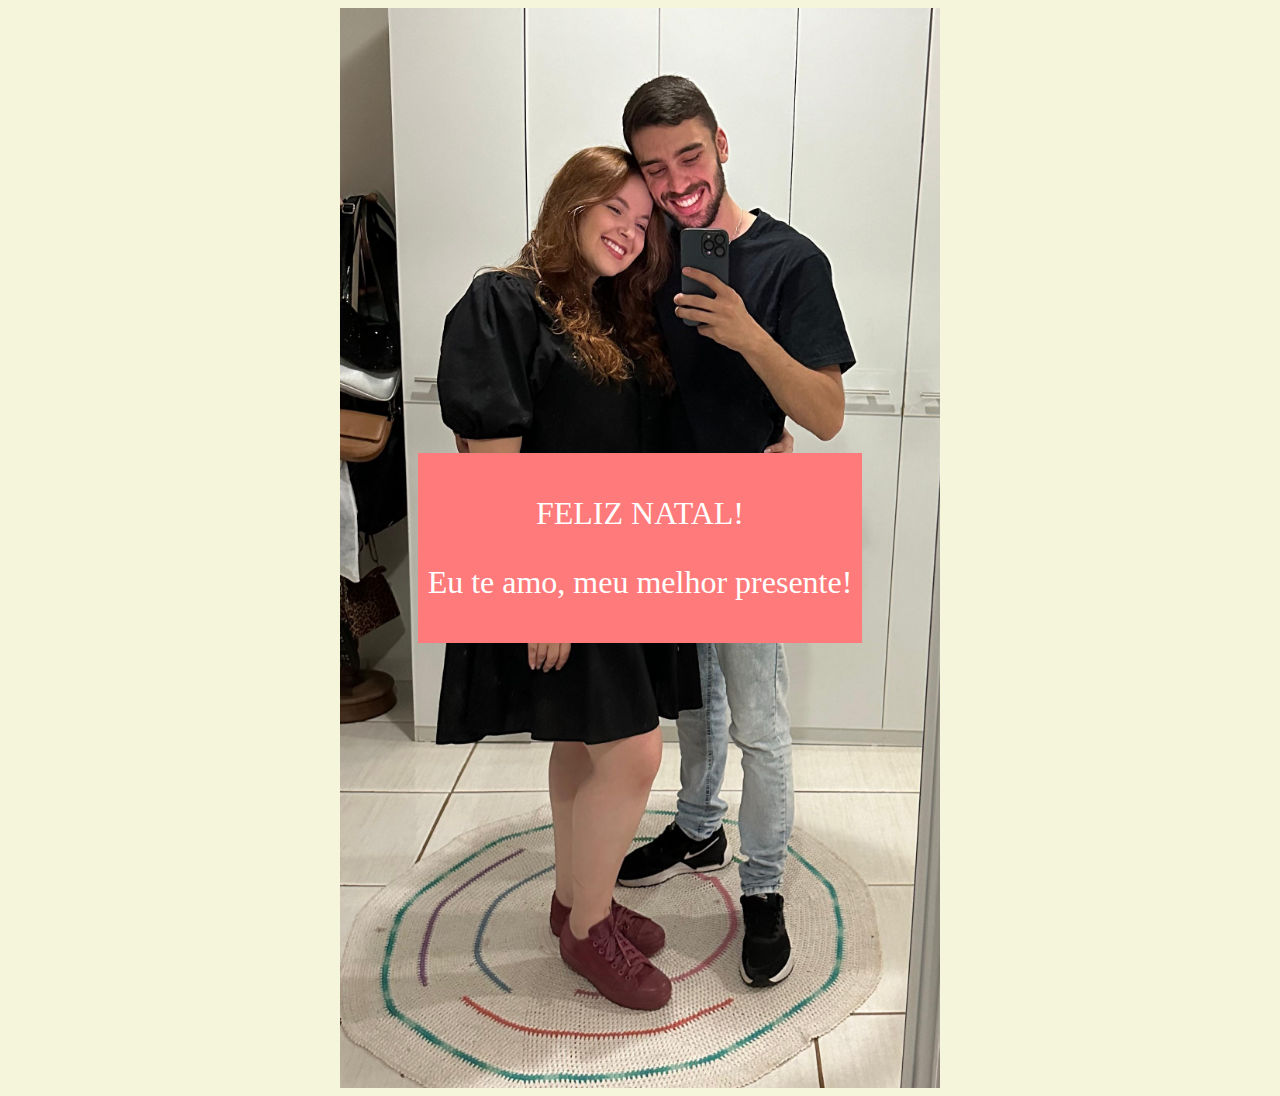
==== presente.html @ 00ab3a1d "first commit" ====
<!DOCTYPE html>
<html lang="en">

<head>
    <meta charset="UTF-8">
    <meta name="viewport" content="width=device-width, initial-scale=1.0">
    <title>PRESENTE</title>
    <link rel="stylesheet" href="presente.css">
</head>

<body>
    <div class="container1">

        <div class="teste">
            <p id="text">FELIZ NATAL!</p>
            <p id="text">Eu te amo, meu melhor presente!</p>
        </div>
    </div>

</body>

</html>
---- presente.css ----
body {
    background-color: beige;
    background-position: 50% 0;
}

.container1{
    background-repeat: no-repeat;
    background-size: cover;
    background-image: url('./assets/WhatsApp\ Image\ 2023-12-19\ at\ 13.48.10.jpeg');
    height: 1080px;
    display: flex;
    justify-content: center;
    margin: 0 auto;
    align-items: center;
    text-align: center;
    width: 600px;
    flex-direction: column;
   
}
#pisca{
    height: 100px;
}
.teste{

    animation: surgir 6s;
    background-color: rgb(255, 122, 122);
    padding: 10px;
}

#text{
    color: white;
    font-size: 2rem;
}

@keyframes surgir {
    0%{
        opacity: 0;
    }
    100%{
        opacity: 1;
    }
    
}
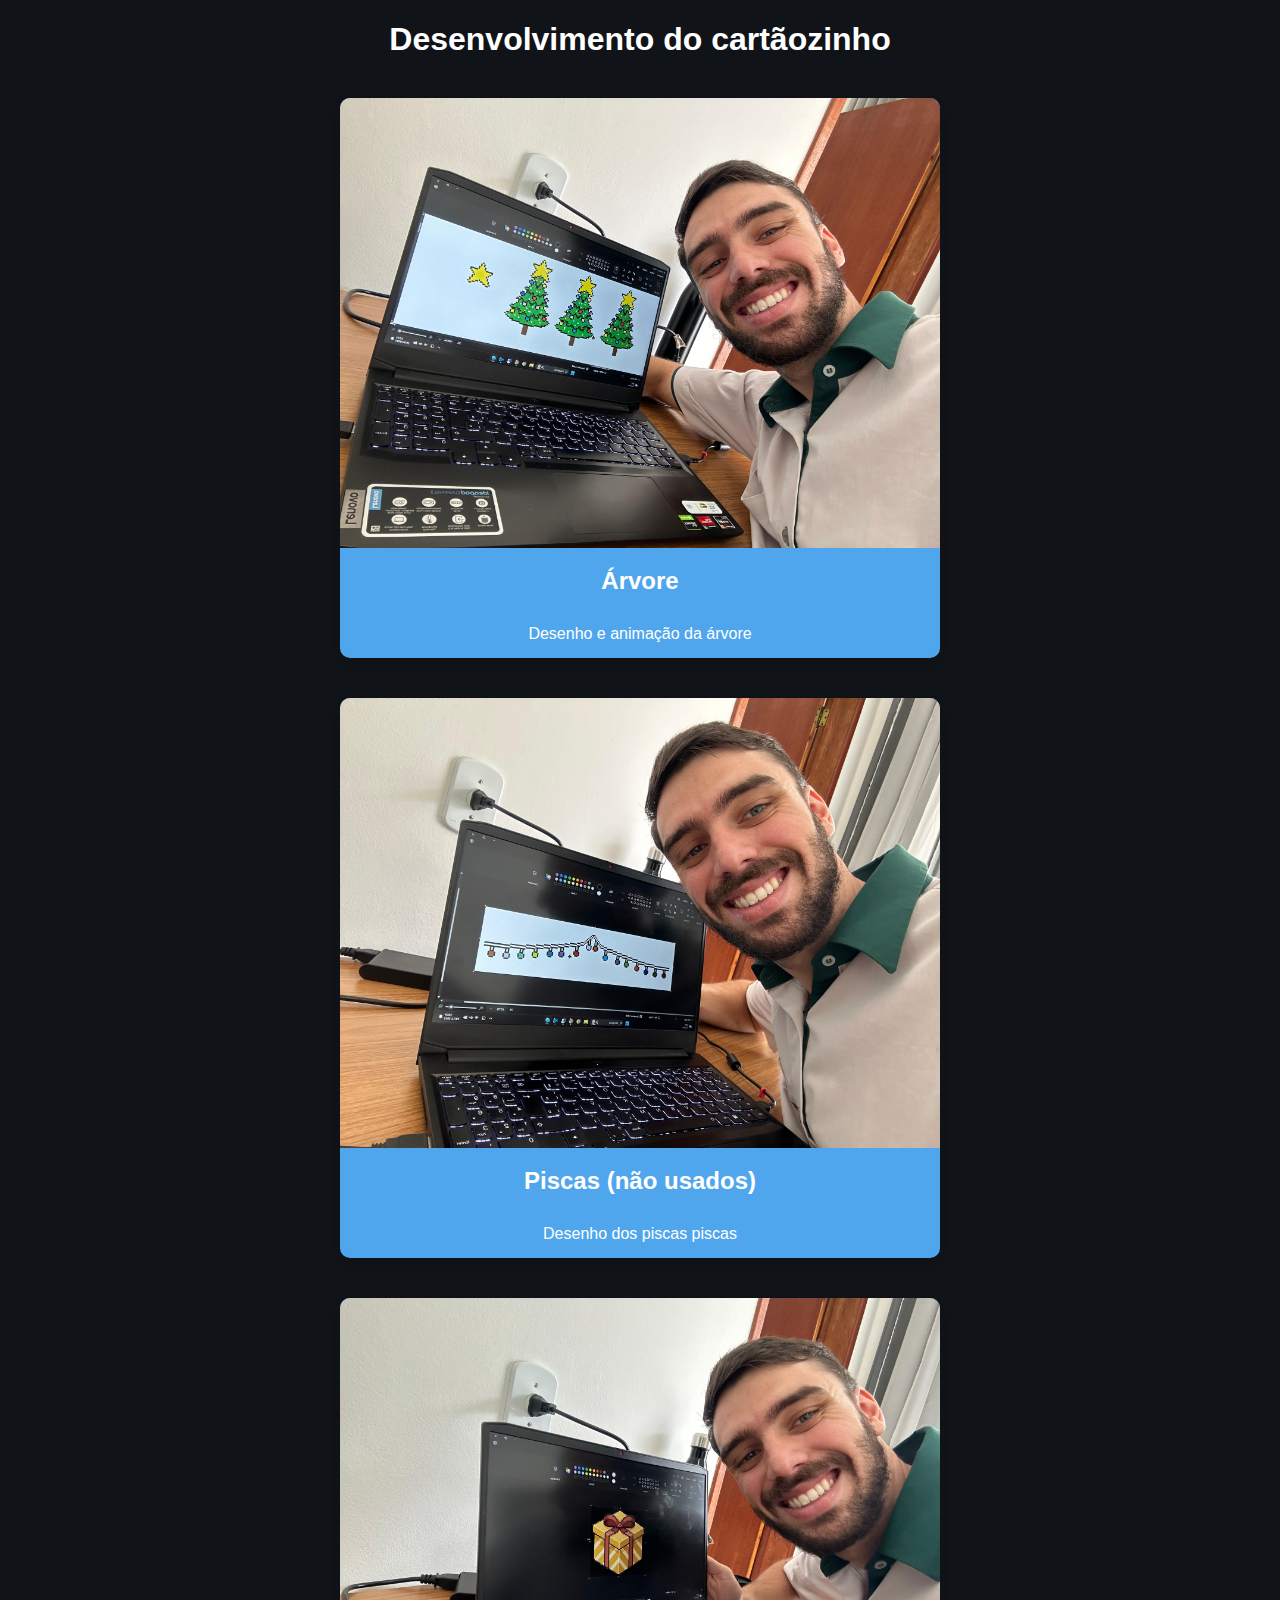
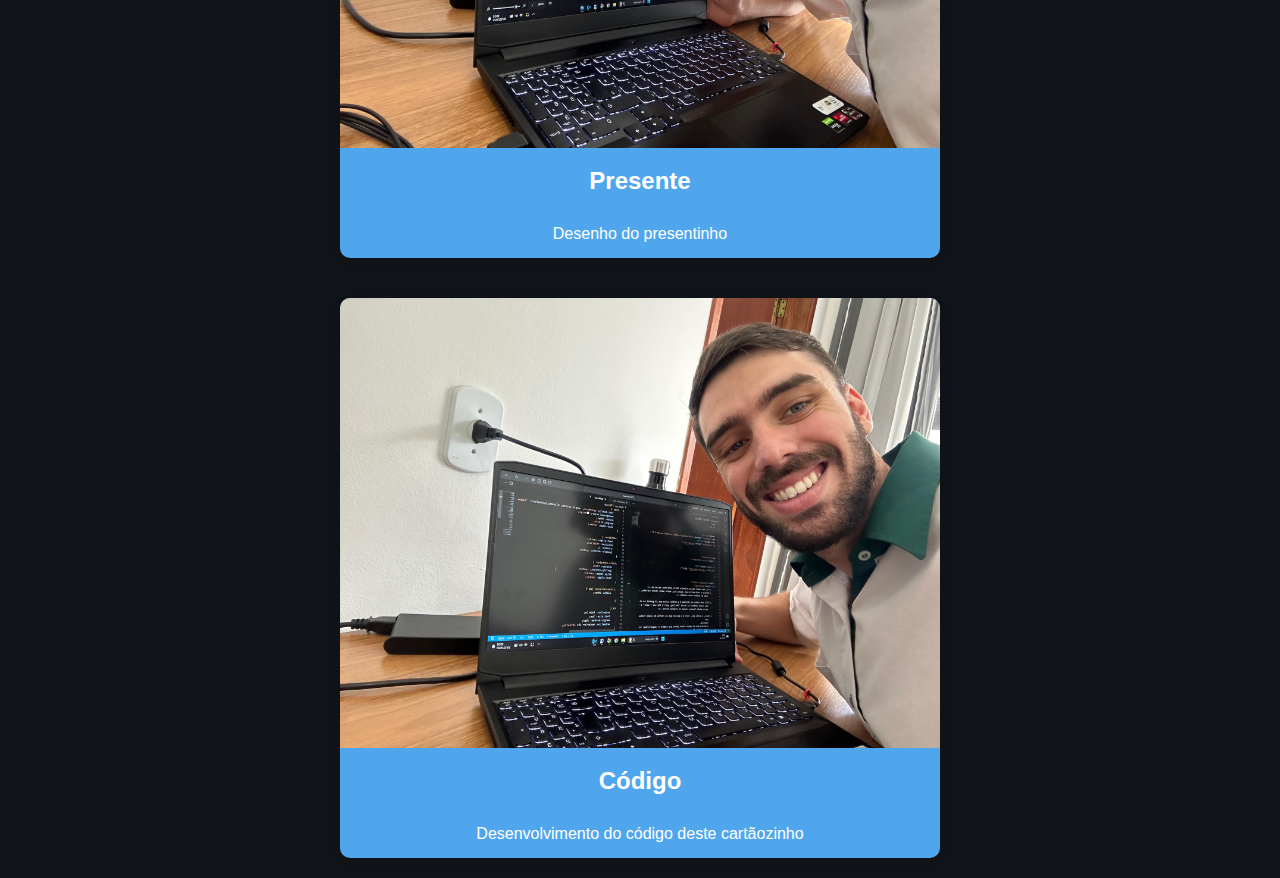
==== commit 2dc24457: "PagDesenvolvimento" ====
--- a/presente.html
+++ b/presente.html
@@ -4,18 +4,39 @@
 <head>
     <meta charset="UTF-8">
     <meta name="viewport" content="width=device-width, initial-scale=1.0">
-    <title>PRESENTE</title>
     <link rel="stylesheet" href="presente.css">
+    <title>Polaroid Cards</title>
 </head>
 
 <body>
-    <div class="container1">
 
-        <div class="teste">
-            <p id="text">FELIZ NATAL!</p>
-            <p id="text">Eu te amo, meu melhor presente!</p>
+    <h1>Desenvolvimento do cartãozinho</h1>
+        <div class="card">
+            <img src="./assets/arvore ar.jpeg" alt="Imagem 1">
+            <h3>Árvore</h3>
+            <p>Desenho e animação da árvore</p>
         </div>
-    </div>
+        
+        <div class="card">
+            <img src="./assets/piscas.jpeg" alt="Imagem 2">
+            <h3>Piscas (não usados)</h3>
+            <p>Desenho dos piscas piscas</p>
+        </div>
+        
+        <div class="card">
+            <img src="./assets/presente art.jpeg" alt="Imagem 2">
+            <h3>Presente</h3>
+            <p>Desenho do presentinho</p>
+        </div>
+        
+        <div class="card">
+            <img src="./assets/codigo.jpeg" alt="Imagem 2">
+            <h3>Código</h3>
+            <p>Desenvolvimento do código deste cartãozinho</p>
+        </div>
+
+        
+    <!-- Adicione mais cards conforme necessário -->
 
 </body>
 
--- a/presente.css
+++ b/presente.css
@@ -1,43 +1,64 @@
 body {
-    background-color: beige;
-    background-position: 50% 0;
+    font-family: Arial, sans-serif;
+    display: flex;
+    justify-content: center;
+    align-items: center;
+    min-height: 100vh;
+    margin: 0;
+    font-family: Arial, sans-serif;
+    min-height: 100vh;
+    margin: 0;
+    background-color: rgb(16, 20, 24);
+    flex-wrap: wrap;
+    flex-direction: column;
 }
 
-.container1{
-    background-repeat: no-repeat;
-    background-size: cover;
-    background-image: url('./assets/WhatsApp\ Image\ 2023-12-19\ at\ 13.48.10.jpeg');
-    height: 1080px;
-    display: flex;
-    justify-content: center;
-    margin: 0 auto;
-    align-items: center;
+.card {
+    background-color: #202020;
+    border-radius: 10px;
+    box-shadow: 0 4px 8px rgba(0, 0, 0, 0.1);
+    margin: 20px;
+    overflow: hidden;
+    width: 100%;
+
+    max-width: 600px;
+
+    transition: transform 0.3s ease-in-out;
     text-align: center;
-    width: 600px;
-    flex-direction: column;
-   
-}
-#pisca{
-    height: 100px;
-}
-.teste{
-
-    animation: surgir 6s;
-    background-color: rgb(255, 122, 122);
-    padding: 10px;
+    background-color: #50a6ed;
 }
 
-#text{
-    color: white;
-    font-size: 2rem;
+.card:hover {
+    transform: scale(1.05);
 }
 
-@keyframes surgir {
-    0%{
-        opacity: 0;
-    }
-    100%{
-        opacity: 1;
-    }
-    
-}+.card img {
+    width: 100%;
+    height: auto;
+
+}
+
+.card h3,
+.card p {
+    padding: 15px;
+    margin: 0;
+}
+
+.card h3 {
+    font-size: 1.5em;
+    color: white;
+}
+
+.card p {
+    color: #ffffff;
+}
+
+.title {
+
+    flex-direction: column;
+}
+h1 {
+    color: white;
+    font-size: 2em;
+    margin-bottom: 20px;
+  }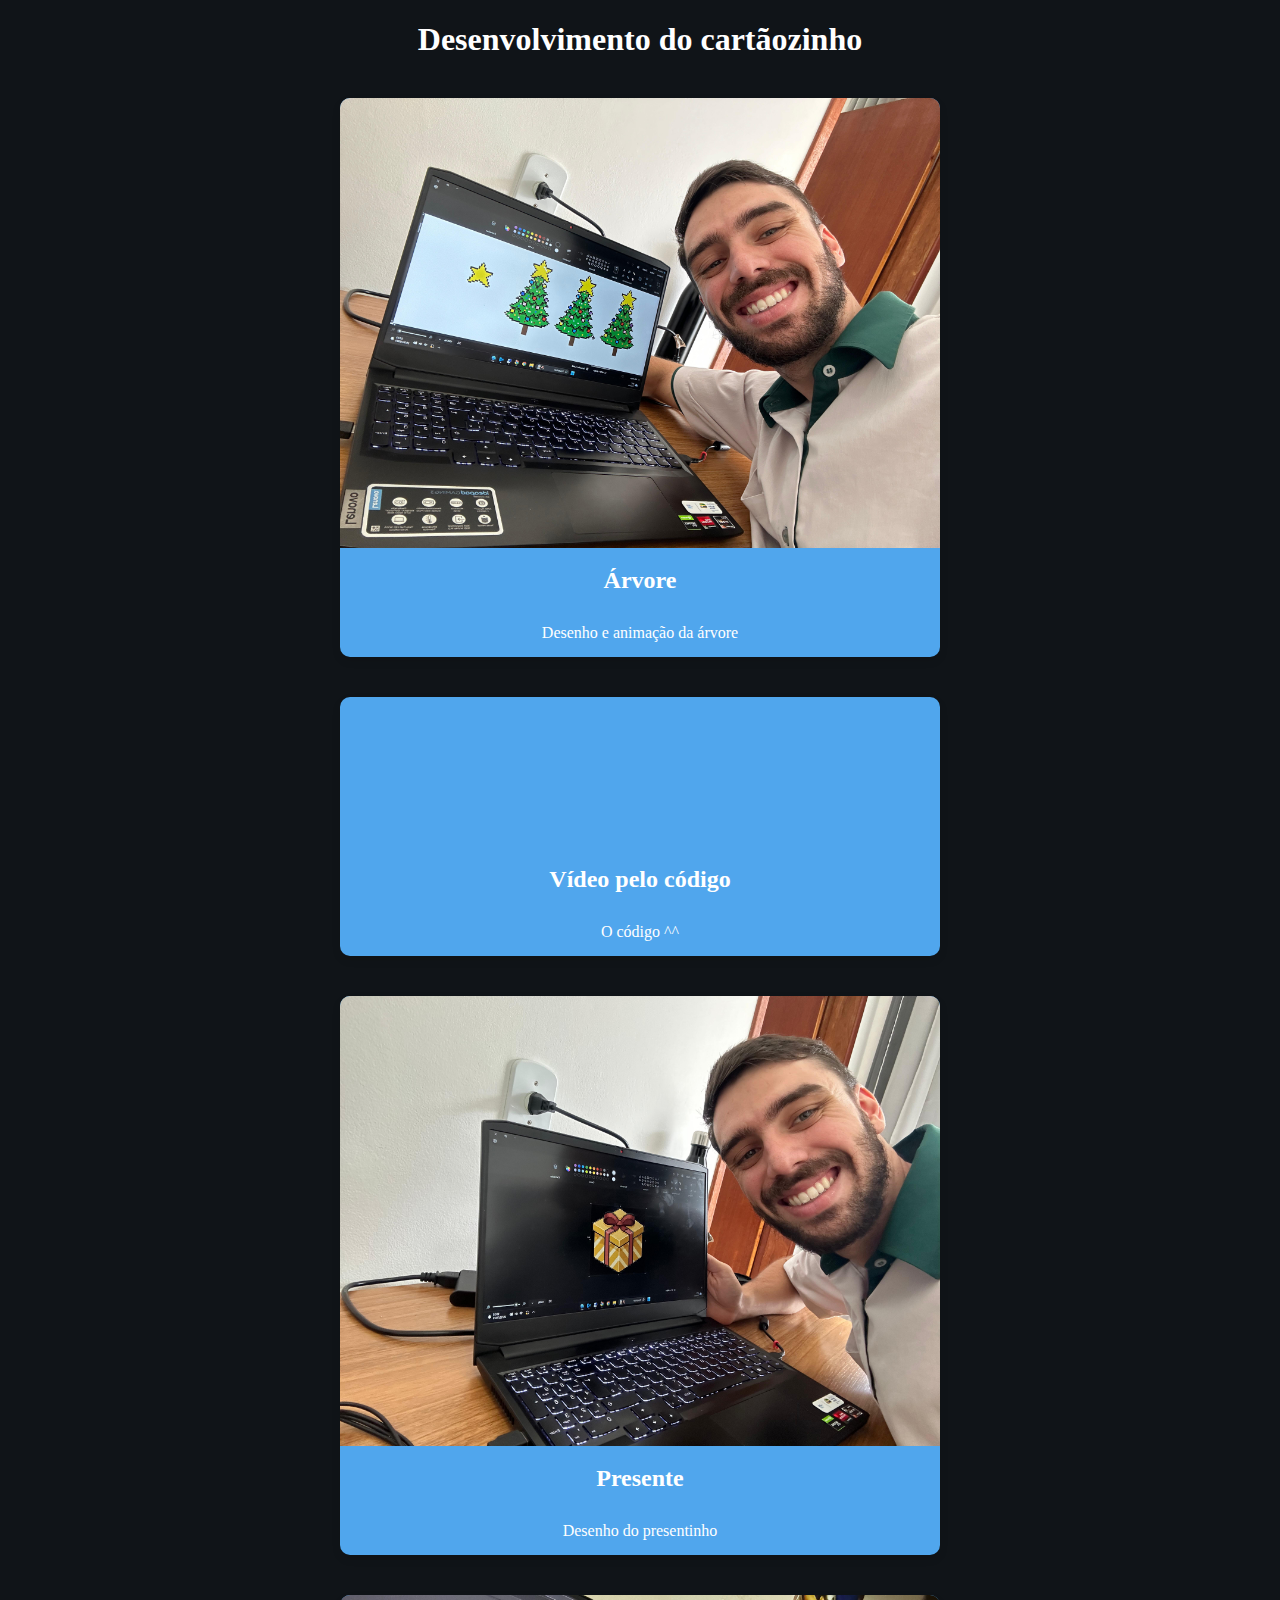
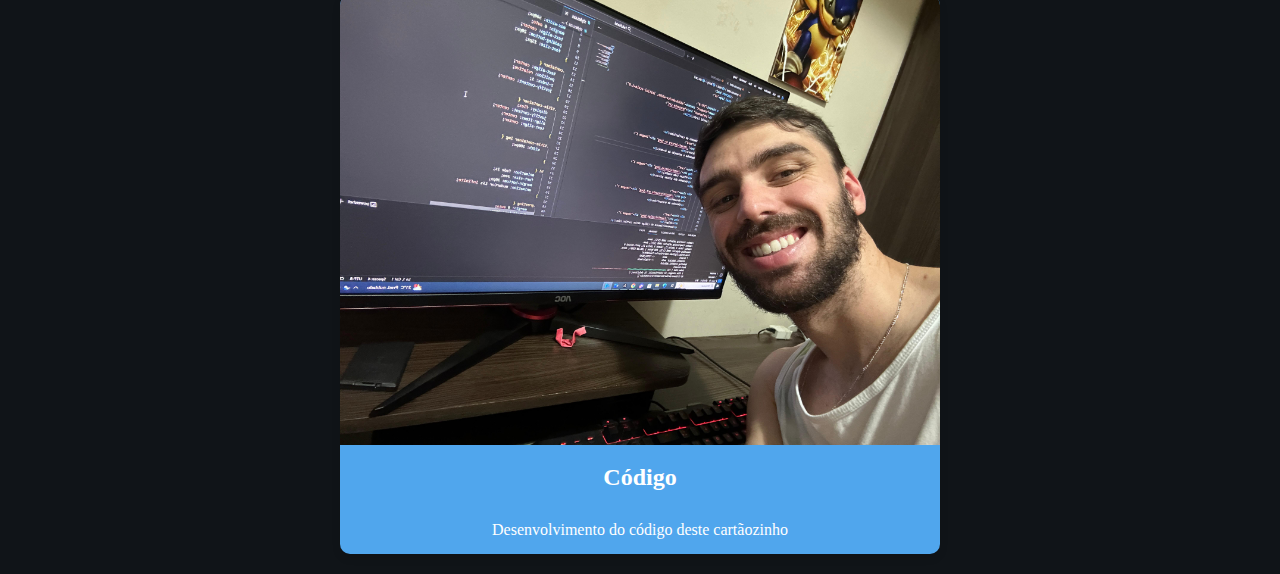
==== commit aad3f4c5: "vídeo" ====
--- a/presente.html
+++ b/presente.html
@@ -18,9 +18,9 @@
         </div>
         
         <div class="card">
-            <img src="./assets/piscas.jpeg" alt="Imagem 2">
-            <h3>Piscas (não usados)</h3>
-            <p>Desenho dos piscas piscas</p>
+            <video src="./assets/video.mp4 " width="600px" autoplay muted></video>
+            <h3>Vídeo pelo código</h3>
+            <p>O código ^^</p>
         </div>
         
         <div class="card">
@@ -30,7 +30,7 @@
         </div>
         
         <div class="card">
-            <img src="./assets/codigo.jpeg" alt="Imagem 2">
+            <img src="./assets/codcasa.jpeg" alt="Imagem 2">
             <h3>Código</h3>
             <p>Desenvolvimento do código deste cartãozinho</p>
         </div>
--- a/presente.css
+++ b/presente.css
@@ -1,5 +1,5 @@
 body {
-    font-family: Arial, sans-serif;
+
     display: flex;
     justify-content: center;
     align-items: center;
@@ -20,7 +20,7 @@
     margin: 20px;
     overflow: hidden;
     width: 100%;
-
+    font-family: cursive;
     max-width: 600px;
 
     transition: transform 0.3s ease-in-out;
@@ -61,4 +61,5 @@
     color: white;
     font-size: 2em;
     margin-bottom: 20px;
+    font-family: cursive;
   }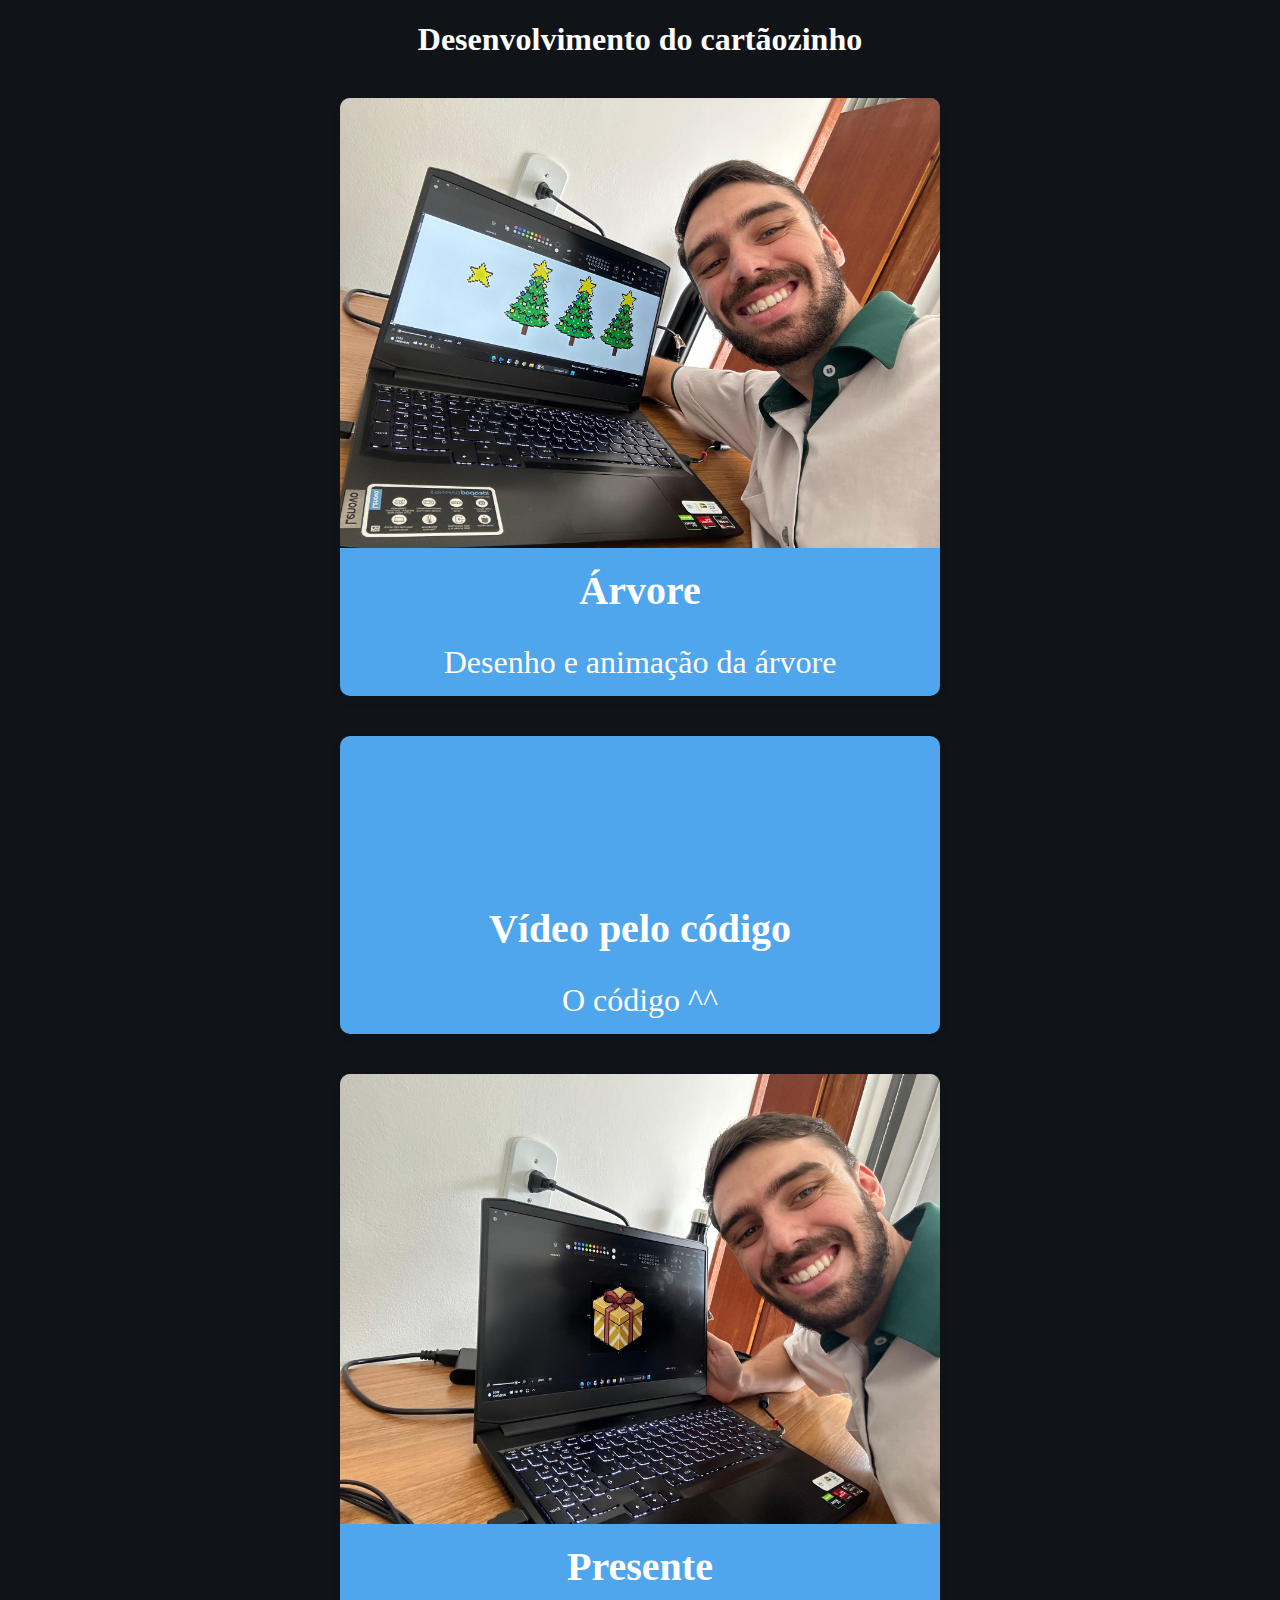
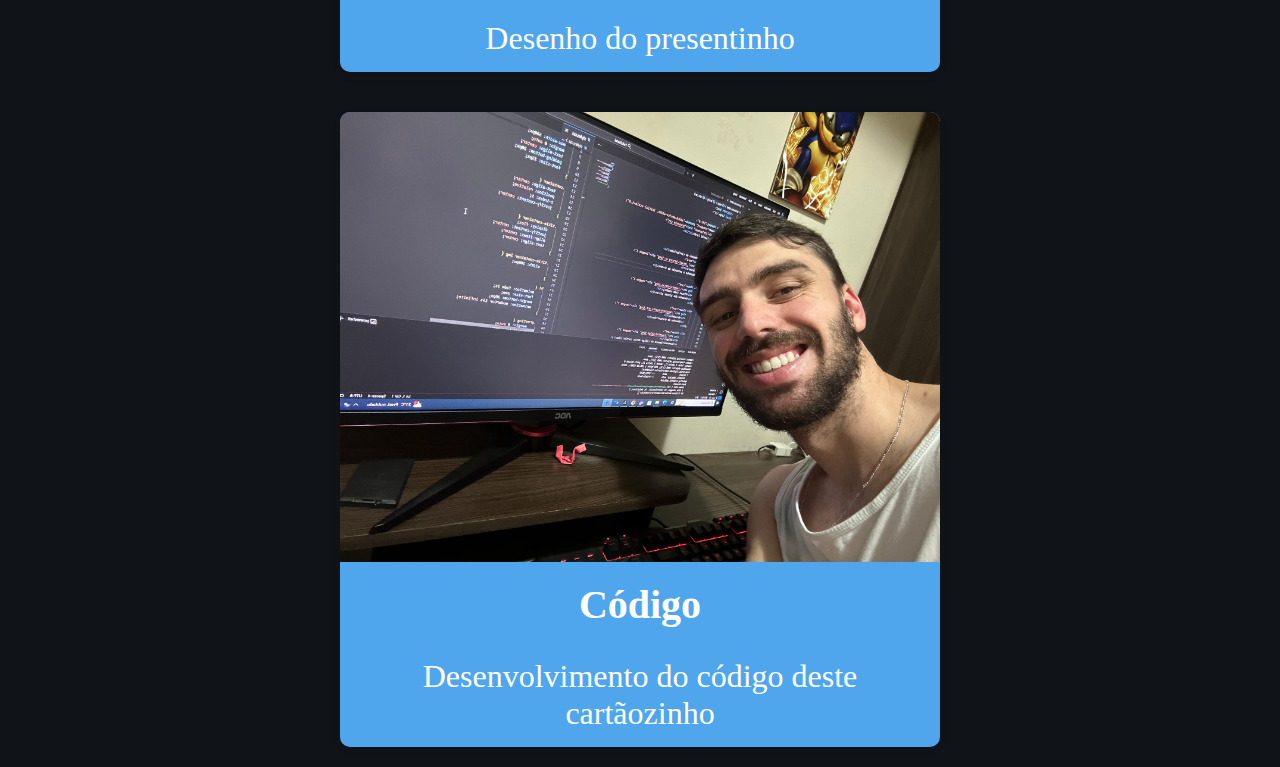
==== commit 524fa672: "loop video" ====
--- a/presente.html
+++ b/presente.html
@@ -18,7 +18,7 @@
         </div>
         
         <div class="card">
-            <video src="./assets/video.mp4 " width="600px" autoplay muted></video>
+            <video src="./assets/video.mp4 " width="600px" autoplay muted loop></video>
             <h3>Vídeo pelo código</h3>
             <p>O código ^^</p>
         </div>
--- a/presente.css
+++ b/presente.css
@@ -42,10 +42,11 @@
 .card p {
     padding: 15px;
     margin: 0;
+    font-size:  2em;
 }
 
 .card h3 {
-    font-size: 1.5em;
+    font-size: 2.5em;
     color: white;
 }
 
